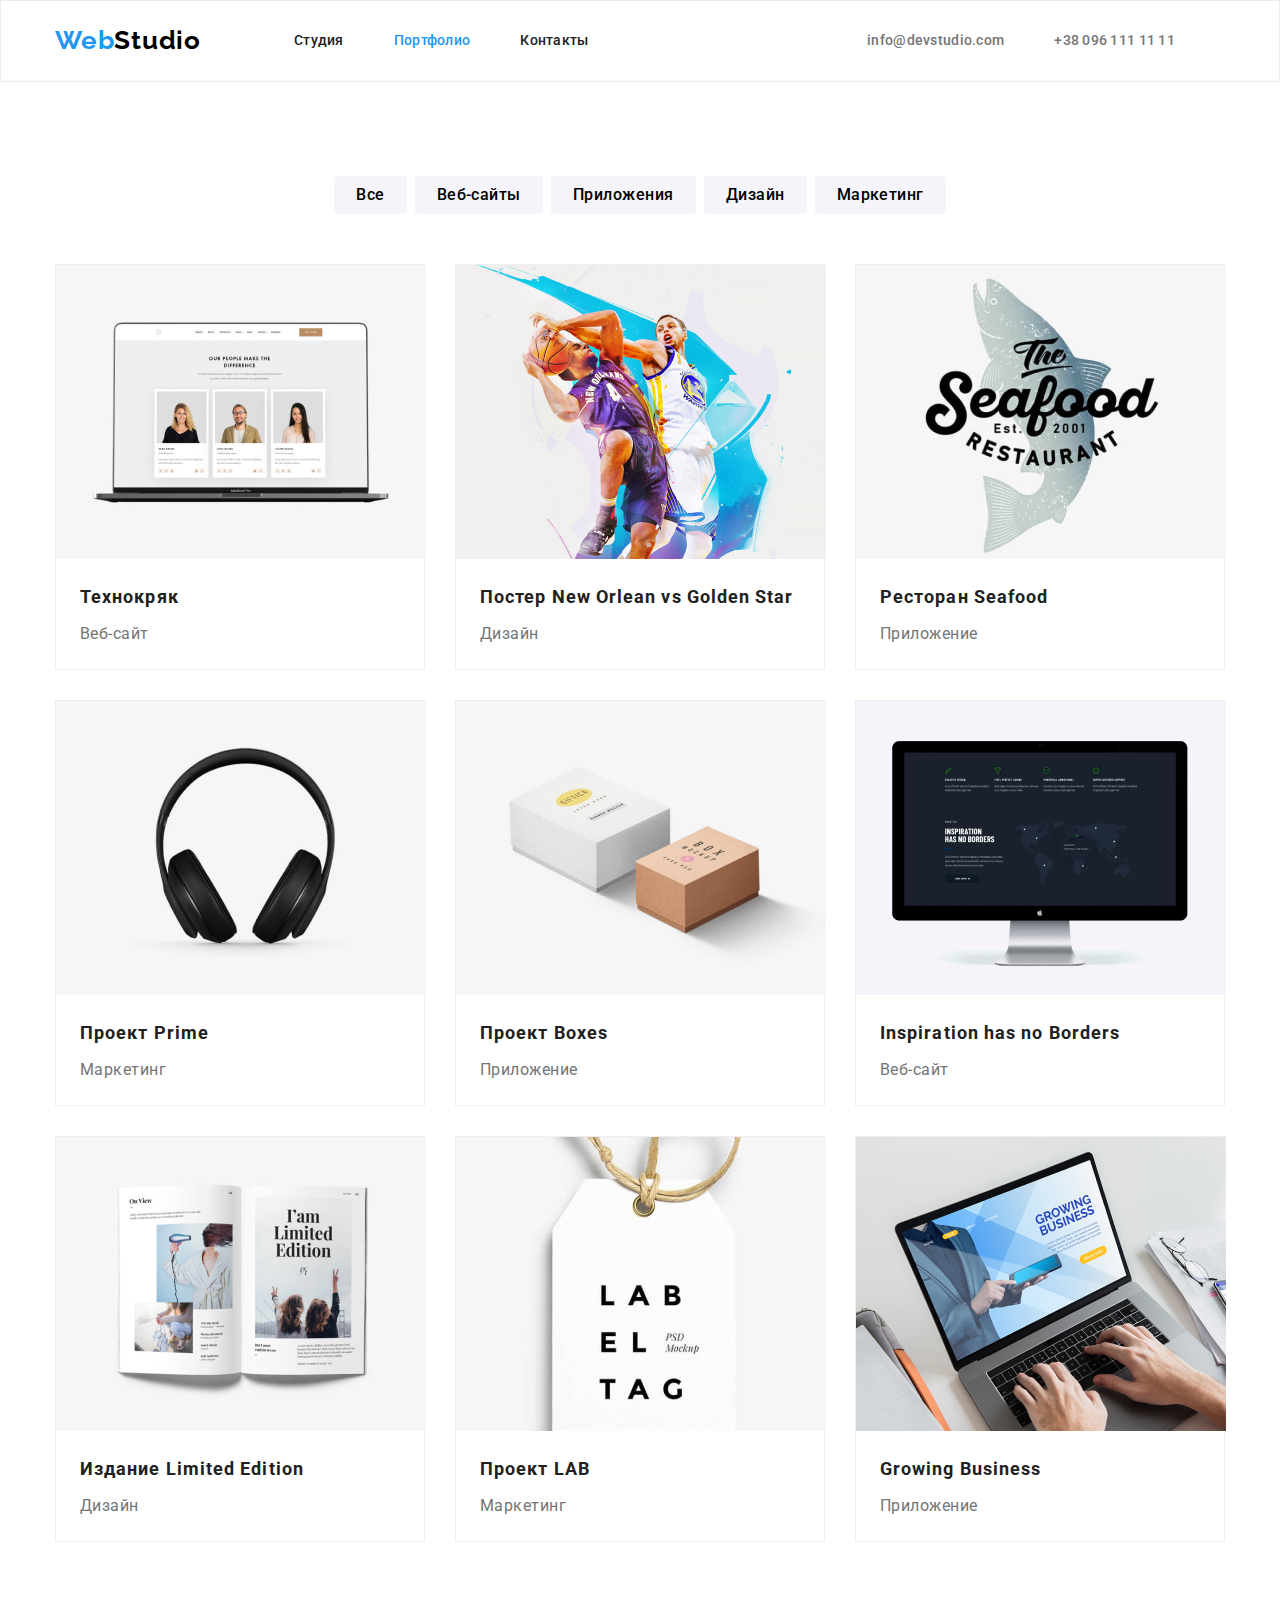
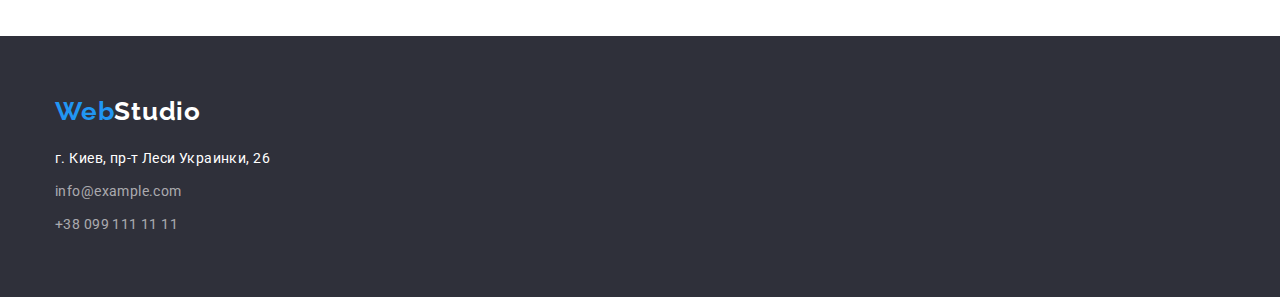
==== portfolio.html @ d079a1ca "Commit#1" ====
<!DOCTYPE html>
<html lang="ru">
  <head>
    <meta charset="UTF-8" />
    <meta name="viewport" content="width=device-width, initial-scale=1.0" />
    <title>Портфолио</title>
    <link
      rel="stylesheet"
      href="https://cdnjs.cloudflare.com/ajax/libs/modern-normalize/1.0.0/modern-normalize.css"
    />
    <link
      href="https://fonts.googleapis.com/css2?family=Raleway:wght@700&family=Roboto:wght@400;500;700;900&display=swap"
      rel="stylesheet"
    />
    <link rel="stylesheet" href="./css/styles.css" />
  </head>
  <body>
    <!-- HEADER -->
    <header class="header">
      <div class="container">
        <nav class="navigation">
          <a
            class="logo logo-header link"
            href="./index.html"
            aria-label="WebStudio Logo"
            lang="en"
            ><span class="logo-item">Web</span>Studio</a
          >
          <ul class="navigation-list list">
            <li class="navigation-list-item">
              <a class="navigation-list-link link" href="./index.html"
                >Студия</a
              >
            </li>
            <li class="navigation-list-item">
              <a
                class="navigation-list-link link current"
                href="./portfolio.html"
                >Портфолио</a
              >
            </li>
            <li class="navigation-list-item">
              <a class="navigation-list-link link" href="">Контакты</a>
            </li>
          </ul>
        </nav>
        <address class="address">
          <ul class="header-address-list list">
            <li class="header-address-list-item">
              <a class="header-mail link" href="mailto:info@devstudio.com"
                >info@devstudio.com</a
              >
            </li>
            <li class="header-address-list-item">
              <a class="header-tel-link link" href="tel:+380961111111"
                >+38 096 111 11 11</a
              >
            </li>
          </ul>
        </address>
      </div>
    </header>
    <main>
      <!-- PROJECTS -->
      <section class="projects">
        <div class="container">
          <h1 hidden>Наши проекты</h1>
          <ul class="projects-btn-list list">
            <li class="projects-btn-list-item">
              <button class="projects-btn" type="button">Все</button>
            </li>
            <li class="projects-btn-list-item">
              <button class="projects-btn" type="button">Веб-сайты</button>
            </li>
            <li class="projects-btn-list-item">
              <button class="projects-btn" type="button">Приложения</button>
            </li>
            <li class="projects-btn-list-item">
              <button class="projects-btn" type="button">Дизайн</button>
            </li>
            <li class="projects-btn-list-item">
              <button class="projects-btn" type="button">Маркетинг</button>
            </li>
          </ul>
          <ul class="projects-list list">
            <li class="projects-list-item">
              <a class="link" href=""
                ><img
                  class="projects-img"
                  src="./images/portfolio-projects/technokriak.jpg"
                  alt="Ноутбук с открытой страницей в Интернете"
                  width="370"
                  height="294"
                />
                <div class="projects-container">
                  <h2 class="projects-subtitle">Технокряк</h2>
                  <p class="projects-description">Веб-сайт</p>
                </div>
              </a>
            </li>
            <li class="projects-list-item">
              <a class="link" href=""
                ><img
                  class="projects-img"
                  src="./images/portfolio-projects/poster-new-orlean-vs-golden-star.jpg"
                  alt="Два баскетболиста с мячом"
                  width="370"
                  height="294"
                />
                <div class="projects-container">
                  <h2 class="projects-subtitle">
                    Постер <span lang="en">New Orlean vs Golden Star</span>
                  </h2>
                  <p class="projects-description">Дизайн</p>
                </div>
              </a>
            </li>
            <li class="projects-list-item">
              <a class="link" href=""
                ><img
                  class="projects-img"
                  src="./images/portfolio-projects/restaurant-seafood.jpg"
                  alt="Логотип ресторана Seafood"
                  width="370"
                  height="294"
                />
                <div class="projects-container">
                  <h2 class="projects-subtitle">
                    Ресторан <span lang="en">Seafood</span>
                  </h2>
                  <p class="projects-description">Приложение</p>
                </div>
              </a>
            </li>
            <li class="projects-list-item">
              <a class="link" href=""
                ><img
                  class="projects-img"
                  src="./images/portfolio-projects/project-prime.jpg"
                  alt="Наушники"
                  width="370"
                  height="294"
                />
                <div class="projects-container">
                  <h2 class="projects-subtitle">
                    Проект <span lang="en">Prime</span>
                  </h2>
                  <p class="projects-description">Маркетинг</p>
                </div>
              </a>
            </li>
            <li class="projects-list-item">
              <a class="link" href=""
                ><img
                  class="projects-img"
                  src="./images/portfolio-projects/project-boxes.jpg"
                  alt="Две коробки"
                  width="370"
                  height="294"
                />
                <div class="projects-container">
                  <h2 class="projects-subtitle">
                    Проект <span lang="en">Boxes</span>
                  </h2>
                  <p class="projects-description">Приложение</p>
                </div>
              </a>
            </li>
            <li class="projects-list-item">
              <a class="link" href=""
                ><img
                  class="projects-img"
                  src="./images/portfolio-projects/inspiration-has-no-borders.jpg"
                  alt="Экран монитора"
                  width="370"
                  height="294"
                />
                <div class="projects-container">
                  <h2 class="projects-subtitle">
                    <span lang="en">Inspiration has no Borders</span>
                  </h2>
                  <p class="projects-description">Веб-сайт</p>
                </div>
              </a>
            </li>
            <li class="projects-list-item">
              <a class="link" href=""
                ><img
                  class="projects-img"
                  src="./images/portfolio-projects/izdanie-limited-edition.jpg"
                  alt="Открытая книга"
                  width="370"
                  height="294"
                />
                <div class="projects-container">
                  <h2 class="projects-subtitle">
                    Издание <span lang="en">Limited Edition</span>
                  </h2>
                  <p class="projects-description">Дизайн</p>
                </div>
              </a>
            </li>
            <li class="projects-list-item">
              <a class="link" href=""
                ><img
                  class="projects-img"
                  src="./images/portfolio-projects/project-lab.jpg"
                  alt="Этикетка"
                  width="370"
                  height="294"
                />
                <div class="projects-container">
                  <h2 class="projects-subtitle">
                    Проект <span lang="en">LAB</span>
                  </h2>
                  <p class="projects-description">Маркетинг</p>
                </div>
              </a>
            </li>
            <li class="projects-list-item">
              <a class="link" href=""
                ><img
                  class="projects-img"
                  src="./images/portfolio-projects/growing-business.jpg"
                  alt="Ноутбук, за которым работают"
                  width="370"
                  height="294"
                />
                <div class="projects-container">
                  <h2 class="projects-subtitle" lang="en">Growing Business</h2>
                  <p class="projects-description">Приложение</p>
                </div>
              </a>
            </li>
          </ul>
        </div>
      </section>
    </main>
    <footer class="footer">
      <div class="container">
        <a
          class="logo logo-footer link"
          href="./index.html"
          aria-label="WebStudio Logo"
          lang="en"
        >
          <span class="logo-item">Web</span>Studio</a
        >
        <address>
          <ul class="footer-list list">
            <li class="footer-list-item">
              <a
                class="footer-address link"
                href="https://goo.gl/maps/Zfj8epgxewDP32ScA"
                target="blank"
                >г. Киев, пр-т Леси Украинки, 26</a
              >
            </li>
            <li class="footer-list-item">
              <a class="footer-mail link" href="mailto:info@example.com"
                >info@example.com</a
              >
            </li>
            <li class="footer-list-item">
              <a class="footer-tel-link link" href="tel:+380991111111"
                >+38 099 111 11 11</a
              >
            </li>
          </ul>
        </address>
      </div>
    </footer>
  </body>
</html>
---- css/styles.css ----
:root {
  --main-font: "Roboto", sans-serif;
  --secondary-font: "Raleway", sans-serif;
  --main-light-theme-color: #757575;
  --main-dark-theme-color: rgba(255, 255, 255, 0.6);
  --logo-color: #000000;
  --title-light-theme-color: #212121;
  --title-dark-theme-color: #ffffff;
  --accent-color: #2196f3;
  --background-dark-theme: #2f303a;
  --background-light-theme: #f5f4fa;
  --border-color: #eeeeee;
}

*,
*::before,
*::after {
  margin: 0;
  padding: 0;
}

body {
  font-family: var(--main-font);
}

.list {
  list-style: none;
}
.link {
  font-style: normal;
  text-decoration: none;
}

img {
  display: block;
}

.container {
  width: 1200px;
  padding: 0 15px;
  margin: 0 auto;
}

/*  ============ COMPONENTS  ============ */
.title {
  font-weight: 700;
  font-size: 36px;
  line-height: 1.167;
  text-align: center;
  letter-spacing: 0.03em;
  color: var(--title-light-theme-color);
}

.logo {
  font-family: var(--secondary-font);
  font-weight: 700;
  font-size: 26px;
  line-height: 1.192;
  letter-spacing: 0.03em;
}
/*  ============ END COMPONENTS  ============ */

/*  ============ HEADER  ============ */

.header {
  border: 1px solid #ececec;
}

.header .container {
  display: flex;
  align-items: center;
}

.header .link {
  display: block;
  padding-top: 24px;
  padding-bottom: 25px;
}

.navigation {
  display: flex;
  align-items: center;
}

.navigation-list {
  display: flex;
}

.header-address-list {
  display: flex;
}

.logo {
  margin-right: 93px;
}

.navigation-list-item:not(:last-child) {
  margin-right: 50px;
}

.header .address {
  margin-left: auto;
}

.header-address-list-item {
  margin-right: 50px;
}

.logo-header {
  color: var(--logo-color);
}

.navigation-list-link {
  font-weight: 500;
  font-size: 14px;
  line-height: 1.143;
  letter-spacing: 0.02em;
  color: var(--title-light-theme-color);
}

.navigation-list-link.current,
.logo-item,
.navigation-list-link:hover,
.navigation-list-link:focus,
.header-tel-link:hover,
.header-tel-link:focus,
.header-mail:hover,
.header-mail:focus {
  color: var(--accent-color);
}

.header-mail,
.header-tel-link {
  font-weight: 500;
  font-size: 14px;
  line-height: 1.143;
  letter-spacing: 0.02em;
  color: var(--main-light-theme-color);
}
/*  ============ END HEADER  ============ */

/*  ============ HERO  ============ */
.hero {
  background-color: var(--background-dark-theme);
  padding-top: 200px;
  padding-bottom: 200px;
  text-align: center;
}
.hero-title {
  font-weight: 900;
  font-size: 44px;
  line-height: 1.364;
  letter-spacing: 0.06em;
  text-transform: uppercase;
  color: var(--title-dark-theme-color);
  margin-bottom: 30px;
}

.hero-btn {
  font-family: var(--main-font);
  font-weight: 700;
  font-size: 16px;
  line-height: 1.875;
  letter-spacing: 0.06em;
  color: var(--title-dark-theme-color);
  background-color: var(--accent-color);
  min-width: 200px;
  height: 50px;
  padding: 10px 32px;
  border: 0px;
  border-radius: 4px;
}
/*  ============ END HERO  ============ */

/*  ============ ADVANTAGES  ============ */
.advantages-list {
  display: flex;
}

.advantages-list-item:not(:last-child) {
  margin-right: 30px;
}

.advantages-list-item {
  width: 270px;
}

.advantages .container {
  padding-top: 94px;
  padding-bottom: 94px;
}

.advantages-subtitle {
  font-weight: 700;
  font-size: 14px;
  line-height: 1.143;
  letter-spacing: 0.03em;
  text-transform: uppercase;
  color: var(--title-light-theme-color);
  margin-bottom: 10px;
}

.advantages-description {
  font-weight: 400;
  font-size: 14px;
  line-height: 1.714;
  letter-spacing: 0.03em;
  color: var(--main-light-theme-color);
}
/*  ============ END ADVANTAGES  ============ */

/*  ============ ACTIVITIES  ============ */
.activities .title {
  margin-bottom: 50px;
}

.activities-list {
  display: flex;
}

.activities-list-item:not(:last-child) {
  margin-right: 30px;
}

.activities .container {
  padding-bottom: 94px;
}

/*  ============ END ACTIVITIES  ============ */

/*  ============ MASTERS  ============ */
.masters {
  background-color: var(--background-light-theme);
  text-align: center;
}

.masters .container {
  padding-top: 94px;
  padding-bottom: 94px;
}

.masters-list {
  display: flex;
}

.masters .title {
  margin-bottom: 50px;
}

.masters-list-item:not(:last-child) {
  margin-right: 30px;
}

.masters-list-item {
  width: 270px;
  background-color: var(--title-dark-theme-color);
  border-radius: 0px 0px 4px 4px;
}

.masters-subtitle {
  font-weight: 500;
  font-size: 16px;
  line-height: 1.188;
  letter-spacing: 0.03em;
  color: var(--title-light-theme-color);
  margin-bottom: 10px;
}

.masters-description {
  font-weight: 400;
  font-size: 16px;
  line-height: 1.188;
  letter-spacing: 0.03em;
  color: var(--main-light-theme-color);
}

.masters-container {
  padding-top: 30px;
  padding-bottom: 30px;
  padding-left: 10px;
  padding-right: 10px;
}
/*  ============ END MASTERS  ============ */

/*  ============ PORTFOLIO PROJECTS  ============ */
.projects .container {
  padding-top: 94px;
  padding-bottom: 94px;
}

.projects-btn-list {
  display: flex;
  justify-content: center;
  margin-bottom: 50px;
}

.projects-btn {
  font-weight: 500;
  font-size: 16px;
  line-height: 1.625;
  letter-spacing: 0.03em;
  padding: 6px 22px;
  border-radius: 4px;
  border: 0px;
  background-color: var(--background-light-theme);
}

.projects-btn-list-item:not(:last-child) {
  margin-right: 8px;
}

.projects-btn:hover,
.projects-btn:focus {
  color: var(--title-dark-theme-color);
  background-color: var(--accent-color);
}

.projects-list {
  display: flex;
  flex-wrap: wrap;
}

.projects-list-item:not(:nth-child(3n)) {
  margin-right: 30px;
}

.projects-list-item:not(:nth-last-child(-n + 3)) {
  margin-bottom: 30px;
}

.projects-list-item {
  width: 370px;
  background: var(--title-dark-theme-color);
  border: 1px solid var(--border-color);
}

.projects-container {
  padding: 20px 24px;
}

.projects-subtitle {
  font-weight: 700;
  font-size: 18px;
  line-height: 2;
  letter-spacing: 0.06em;
  color: var(--title-light-theme-color);
  margin-bottom: 4px;
}
.projects-description {
  font-weight: 400;
  font-size: 16px;
  line-height: 1.875;
  letter-spacing: 0.03em;
  color: var(--main-light-theme-color);
}
/*  ============ END PORTFOLIO PROJECTS  ============ */

/*  ============ FOOTER  ============ */
.footer {
  background-color: var(--background-dark-theme);
}

.footer .container {
  padding-top: 60px;
  padding-bottom: 60px;
}

.logo-footer {
  color: var(--title-dark-theme-color);
  display: block;
  margin-bottom: 20px;
}

.footer-list-item:not(:last-child) {
  margin-bottom: 9px;
}

.footer-address,
.footer-mail,
.footer-tel-link {
  font-weight: 400;
  font-size: 14px;
  line-height: 1.714;
  letter-spacing: 0.03em;
}

.footer-address {
  color: var(--title-dark-theme-color);
}

.footer-mail,
.footer-tel-link {
  color: var(--main-dark-theme-color);
}

.footer-address:hover,
.footer-address:focus,
.footer-mail:hover,
.footer-mail:focus,
.footer-tel-link:hover,
.footer-tel-link:focus {
  color: var(--accent-color);
}
/*  ============ END FOOTER  ============ */
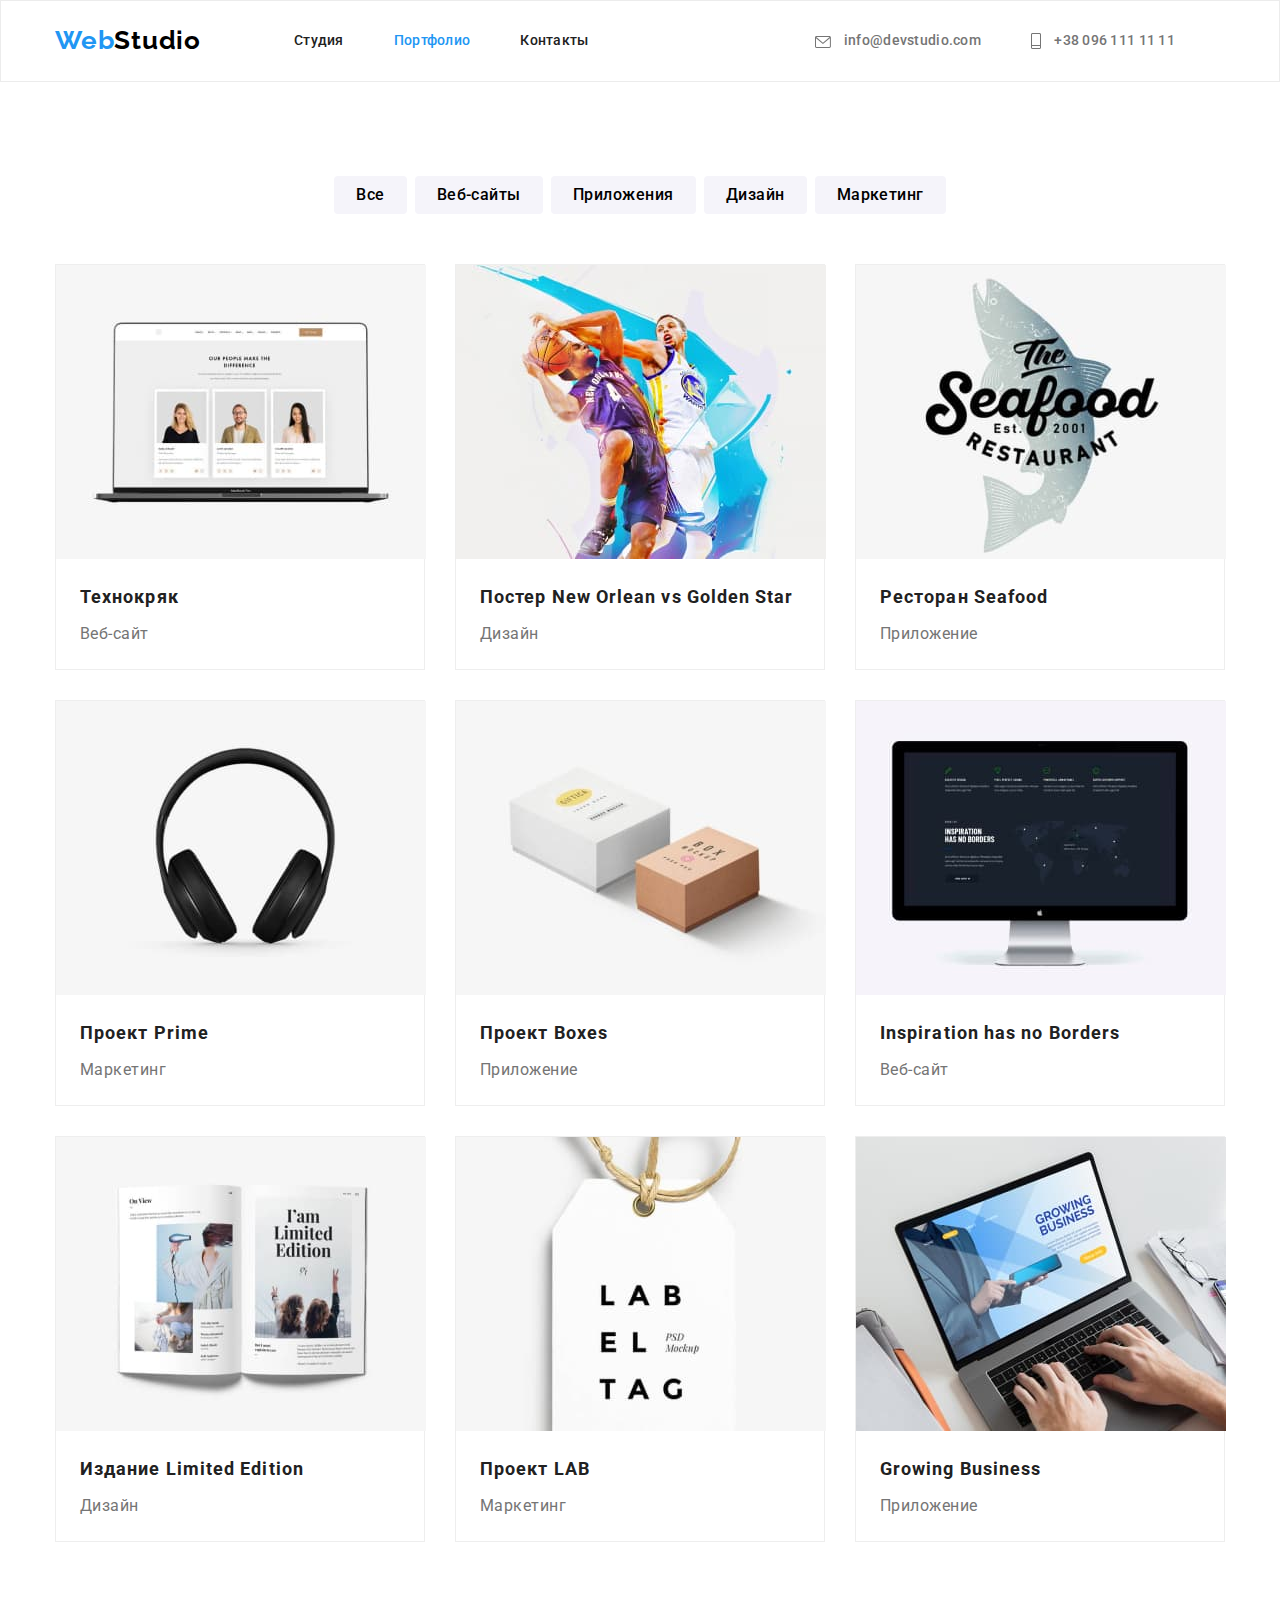
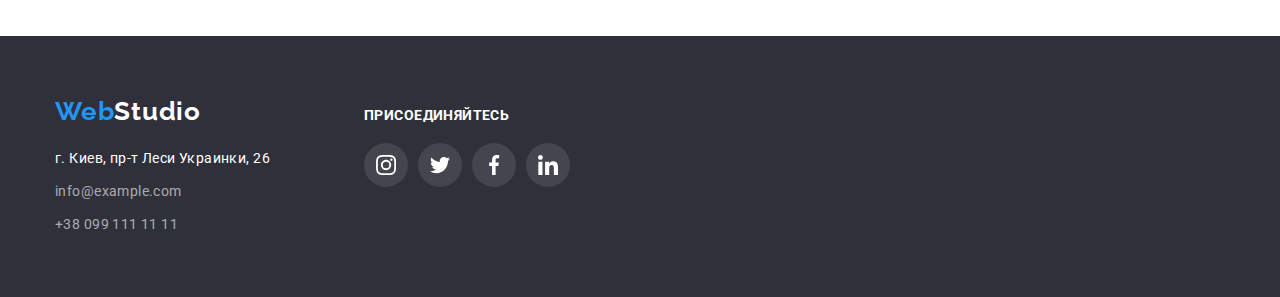
==== commit dad019d4: "Commit#6" ====
--- a/portfolio.html
+++ b/portfolio.html
@@ -48,12 +48,18 @@
           <ul class="header-address-list list">
             <li class="header-address-list-item">
               <a class="header-mail link" href="mailto:info@devstudio.com"
-                >info@devstudio.com</a
+                ><svg class="icon-envelope header-icon">
+                  <use href="./images/svg/sprite.svg#icon-envelope"></use>
+                </svg>
+                info@devstudio.com</a
               >
             </li>
             <li class="header-address-list-item">
               <a class="header-tel-link link" href="tel:+380961111111"
-                >+38 096 111 11 11</a
+                ><svg class="icon-mobile header-icon">
+                  <use href="./images/svg/sprite.svg#icon-mobile"></use>
+                </svg>
+                +38 096 111 11 11</a
               >
             </li>
           </ul>
@@ -84,7 +90,7 @@
           </ul>
           <ul class="projects-list list">
             <li class="projects-list-item">
-              <a class="link" href=""
+              <a class="projects-list-link link" href=""
                 ><img
                   class="projects-img"
                   src="./images/portfolio-projects/technokriak.jpg"
@@ -99,7 +105,7 @@
               </a>
             </li>
             <li class="projects-list-item">
-              <a class="link" href=""
+              <a class="projects-list-link link" href=""
                 ><img
                   class="projects-img"
                   src="./images/portfolio-projects/poster-new-orlean-vs-golden-star.jpg"
@@ -116,7 +122,7 @@
               </a>
             </li>
             <li class="projects-list-item">
-              <a class="link" href=""
+              <a class="projects-list-link link" href=""
                 ><img
                   class="projects-img"
                   src="./images/portfolio-projects/restaurant-seafood.jpg"
@@ -133,7 +139,7 @@
               </a>
             </li>
             <li class="projects-list-item">
-              <a class="link" href=""
+              <a class="projects-list-link link" href=""
                 ><img
                   class="projects-img"
                   src="./images/portfolio-projects/project-prime.jpg"
@@ -150,7 +156,7 @@
               </a>
             </li>
             <li class="projects-list-item">
-              <a class="link" href=""
+              <a class="projects-list-link link" href=""
                 ><img
                   class="projects-img"
                   src="./images/portfolio-projects/project-boxes.jpg"
@@ -167,7 +173,7 @@
               </a>
             </li>
             <li class="projects-list-item">
-              <a class="link" href=""
+              <a class="projects-list-link link" href=""
                 ><img
                   class="projects-img"
                   src="./images/portfolio-projects/inspiration-has-no-borders.jpg"
@@ -184,7 +190,7 @@
               </a>
             </li>
             <li class="projects-list-item">
-              <a class="link" href=""
+              <a class="projects-list-link link" href=""
                 ><img
                   class="projects-img"
                   src="./images/portfolio-projects/izdanie-limited-edition.jpg"
@@ -201,7 +207,7 @@
               </a>
             </li>
             <li class="projects-list-item">
-              <a class="link" href=""
+              <a class="projects-list-link link" href=""
                 ><img
                   class="projects-img"
                   src="./images/portfolio-projects/project-lab.jpg"
@@ -218,7 +224,7 @@
               </a>
             </li>
             <li class="projects-list-item">
-              <a class="link" href=""
+              <a class="projects-list-link link" href=""
                 ><img
                   class="projects-img"
                   src="./images/portfolio-projects/growing-business.jpg"
@@ -238,36 +244,71 @@
     </main>
     <footer class="footer">
       <div class="container">
-        <a
-          class="logo logo-footer link"
-          href="./index.html"
-          aria-label="WebStudio Logo"
-          lang="en"
-        >
-          <span class="logo-item">Web</span>Studio</a
-        >
-        <address>
-          <ul class="footer-list list">
-            <li class="footer-list-item">
-              <a
-                class="footer-address link"
-                href="https://goo.gl/maps/Zfj8epgxewDP32ScA"
-                target="blank"
-                >г. Киев, пр-т Леси Украинки, 26</a
-              >
-            </li>
-            <li class="footer-list-item">
-              <a class="footer-mail link" href="mailto:info@example.com"
-                >info@example.com</a
-              >
-            </li>
-            <li class="footer-list-item">
-              <a class="footer-tel-link link" href="tel:+380991111111"
-                >+38 099 111 11 11</a
-              >
-            </li>
-          </ul>
-        </address>
+        <div>
+          <a
+            class="logo logo-footer link"
+            href="./index.html"
+            aria-label="WebStudio Logo"
+            lang="en"
+          >
+            <span class="logo-item">Web</span>Studio</a
+          >
+          <address>
+            <ul class="footer-list list">
+              <li class="footer-list-item">
+                <a
+                  class="footer-address link"
+                  href="https://goo.gl/maps/Zfj8epgxewDP32ScA"
+                  target="blank"
+                  >г. Киев, пр-т Леси Украинки, 26</a
+                >
+              </li>
+              <li class="footer-list-item">
+                <a class="footer-mail link" href="mailto:info@example.com"
+                  >info@example.com</a
+                >
+              </li>
+              <li class="footer-list-item">
+                <a class="footer-tel-link link" href="tel:+380991111111"
+                  >+38 099 111 11 11</a
+                >
+              </li>
+            </ul>
+          </address>
+        </div>
+        <div class="footer-social-list-container">
+          <p class="footer-text">присоединяйтесь</p>
+          <ul class="footer-social-list list">
+            <li class="footer-social-list-item">
+              <a class="footer-social-list-link link" href="">
+                <svg class="footer-social-list-svg">
+                  <use href="./images/svg/sprite.svg#icon-instagram"></use>
+                </svg>
+              </a>
+            </li>
+            <li class="footer-social-list-item">
+              <a class="footer-social-list-link link" href="">
+                <svg class="footer-social-list-svg">
+                  <use href="./images/svg/sprite.svg#icon-twitter"></use>
+                </svg>
+              </a>
+            </li>
+            <li class="footer-social-list-item">
+              <a class="footer-social-list-link link" href="">
+                <svg class="footer-social-list-svg">
+                  <use href="./images/svg/sprite.svg#icon-facebook"></use>
+                </svg>
+              </a>
+            </li>
+            <li class="footer-social-list-item">
+              <a class="footer-social-list-link link" href="">
+                <svg class="footer-social-list-svg">
+                  <use href="./images/svg/sprite.svg#icon-linkedin"></use>
+                </svg>
+              </a>
+            </li>
+          </ul>
+        </div>
       </div>
     </footer>
   </body>
--- a/css/styles.css
+++ b/css/styles.css
@@ -10,6 +10,7 @@
   --background-dark-theme: #2f303a;
   --background-light-theme: #f5f4fa;
   --border-color: #eeeeee;
+  --icon-theme: #afb1b8;
 }
 
 *,
@@ -29,6 +30,7 @@
 .link {
   font-style: normal;
   text-decoration: none;
+  cursor: pointer;
 }
 
 img {
@@ -88,6 +90,7 @@
 
 .header-address-list {
   display: flex;
+  align-items: center;
 }
 
 .logo {
@@ -137,15 +140,54 @@
   letter-spacing: 0.02em;
   color: var(--main-light-theme-color);
 }
+
+.icon-envelope {
+  width: 16px;
+  height: 12px;
+}
+
+.icon-mobile {
+  width: 10px;
+  height: 16px;
+}
+
+.header-icon {
+  margin-right: 10px;
+  vertical-align: middle;
+  fill: var(--main-light-theme-color);
+}
+
+.header-mail:hover .icon-envelope,
+.header-tel-link:hover .icon-mobile {
+  fill: var(--accent-color);
+}
+
 /*  ============ END HEADER  ============ */
 
 /*  ============ HERO  ============ */
 .hero {
-  background-color: var(--background-dark-theme);
   padding-top: 200px;
   padding-bottom: 200px;
   text-align: center;
 }
+
+.overlay {
+  max-width: 1600px;
+  min-height: 600px;
+  margin-left: auto;
+  margin-right: auto;
+  background: var(--background-dark-theme);
+  background-image: linear-gradient(
+      to right,
+      rgba(47, 48, 58, 0.4),
+      rgba(47, 48, 58, 0.4)
+    ),
+    url(../images/hero/hero-bg.jpg);
+  background-repeat: no-repeat;
+  background-size: contain;
+  background-position: center;
+}
+
 .hero-title {
   font-weight: 900;
   font-size: 44px;
@@ -207,6 +249,35 @@
   letter-spacing: 0.03em;
   color: var(--main-light-theme-color);
 }
+
+.advantages-list-item::before {
+  display: block;
+  content: "";
+  height: 120px;
+  margin-bottom: 30px;
+  border-radius: 4px;
+  background: var(--background-light-theme);
+  background-size: 70px;
+  background-repeat: no-repeat;
+  background-position: center;
+}
+
+.icon-antenna::before {
+  background-image: url("../images/svg/antenna.svg");
+}
+
+.icon-clock::before {
+  background-image: url("../images/svg/clock.svg");
+}
+
+.icon-diagram::before {
+  background-image: url("../images/svg/diagram.svg");
+}
+
+.icon-astronaut::before {
+  background-image: url("../images/svg/astronaut.svg");
+}
+
 /*  ============ END ADVANTAGES  ============ */
 
 /*  ============ ACTIVITIES  ============ */
@@ -255,6 +326,8 @@
   width: 270px;
   background-color: var(--title-dark-theme-color);
   border-radius: 0px 0px 4px 4px;
+  box-shadow: 0px 1px 3px rgba(0, 0, 0, 0.12), 0px 1px 1px rgba(0, 0, 0, 0.14),
+    0px 2px 1px rgba(0, 0, 0, 0.2);
 }
 
 .masters-subtitle {
@@ -267,6 +340,7 @@
 }
 
 .masters-description {
+  margin-bottom: 16px;
   font-weight: 400;
   font-size: 16px;
   line-height: 1.188;
@@ -280,7 +354,98 @@
   padding-left: 10px;
   padding-right: 10px;
 }
+
+.social-list-link {
+  display: flex;
+  align-items: center;
+  justify-content: center;
+  width: 44px;
+  height: 44px;
+  border-radius: 50%;
+}
+
+.social-list-svg {
+  width: 20px;
+  height: 20px;
+  fill: var(--icon-theme);
+}
+
+.social-list {
+  display: flex;
+  justify-content: space-evenly;
+}
+
+.social-list-link:hover {
+  background-color: var(--accent-color);
+}
+
+.social-list-link:hover .social-list-svg {
+  fill: var(--title-dark-theme-color);
+}
 /*  ============ END MASTERS  ============ */
+
+/*  ============ CLIENTS  ============ */
+.clients {
+  padding-top: 94px;
+  padding-bottom: 94px;
+}
+
+.clients .title {
+  margin-bottom: 50px;
+}
+
+.clients-list-link {
+  display: flex;
+  align-items: center;
+  justify-content: center;
+  width: 170px;
+  height: 90px;
+  border: 1px solid var(--icon-theme);
+  border-radius: 4px;
+}
+
+.clients-list {
+  display: flex;
+  justify-content: space-between;
+}
+
+.client-1 {
+  width: 44.27px;
+  height: 49.23px;
+}
+
+.client-2 {
+  width: 40px;
+  height: 52px;
+}
+
+.client-3 {
+  width: 41px;
+  height: 42.6px;
+}
+
+.client-4 {
+  width: 79.66px;
+  height: 42.02px;
+}
+
+.client-5 {
+  width: 59px;
+  height: 47px;
+}
+
+.client-6 {
+  width: 88.48px;
+  height: 45.44px;
+}
+
+.clients-list-svg {
+  fill: var(--icon-theme);
+}
+
+.clients-list-link:hover .clients-list-svg {
+  fill: var(--accent-color);
+}
 
 /*  ============ PORTFOLIO PROJECTS  ============ */
 .projects .container {
@@ -303,6 +468,7 @@
   border-radius: 4px;
   border: 0px;
   background-color: var(--background-light-theme);
+  cursor: pointer;
 }
 
 .projects-btn-list-item:not(:last-child) {
@@ -318,6 +484,11 @@
 .projects-list {
   display: flex;
   flex-wrap: wrap;
+}
+
+.projects-list-item:hover {
+  box-shadow: 0px 1px 1px rgba(0, 0, 0, 0.12), 0px 4px 4px rgba(0, 0, 0, 0.06),
+    1px 4px 6px rgba(0, 0, 0, 0.16);
 }
 
 .projects-list-item:not(:nth-child(3n)) {
@@ -361,6 +532,8 @@
 }
 
 .footer .container {
+  display: flex;
+  align-items: baseline;
   padding-top: 60px;
   padding-bottom: 60px;
 }
@@ -401,4 +574,45 @@
 .footer-tel-link:focus {
   color: var(--accent-color);
 }
+
+.footer-social-list-container {
+  margin-left: 70px;
+}
+
+.footer-text {
+  font-weight: 700;
+  font-size: 14px;
+  line-height: 1.142;
+  letter-spacing: 0.03em;
+  text-transform: uppercase;
+  color: var(--title-dark-theme-color);
+  margin-bottom: 20px;
+}
+.footer-social-list {
+  display: flex;
+}
+
+.footer-social-list-item:not(:last-child) {
+  margin-right: 10px;
+}
+
+.footer-social-list-link {
+  display: flex;
+  align-items: center;
+  justify-content: center;
+  width: 44px;
+  height: 44px;
+  border-radius: 50%;
+  background-color: rgba(255, 255, 255, 0.1);
+}
+
+.footer-social-list-link:hover {
+  background-color: var(--accent-color);
+}
+
+.footer-social-list-svg {
+  width: 20px;
+  height: 20px;
+  fill: var(--title-dark-theme-color);
+}
 /*  ============ END FOOTER  ============ */
